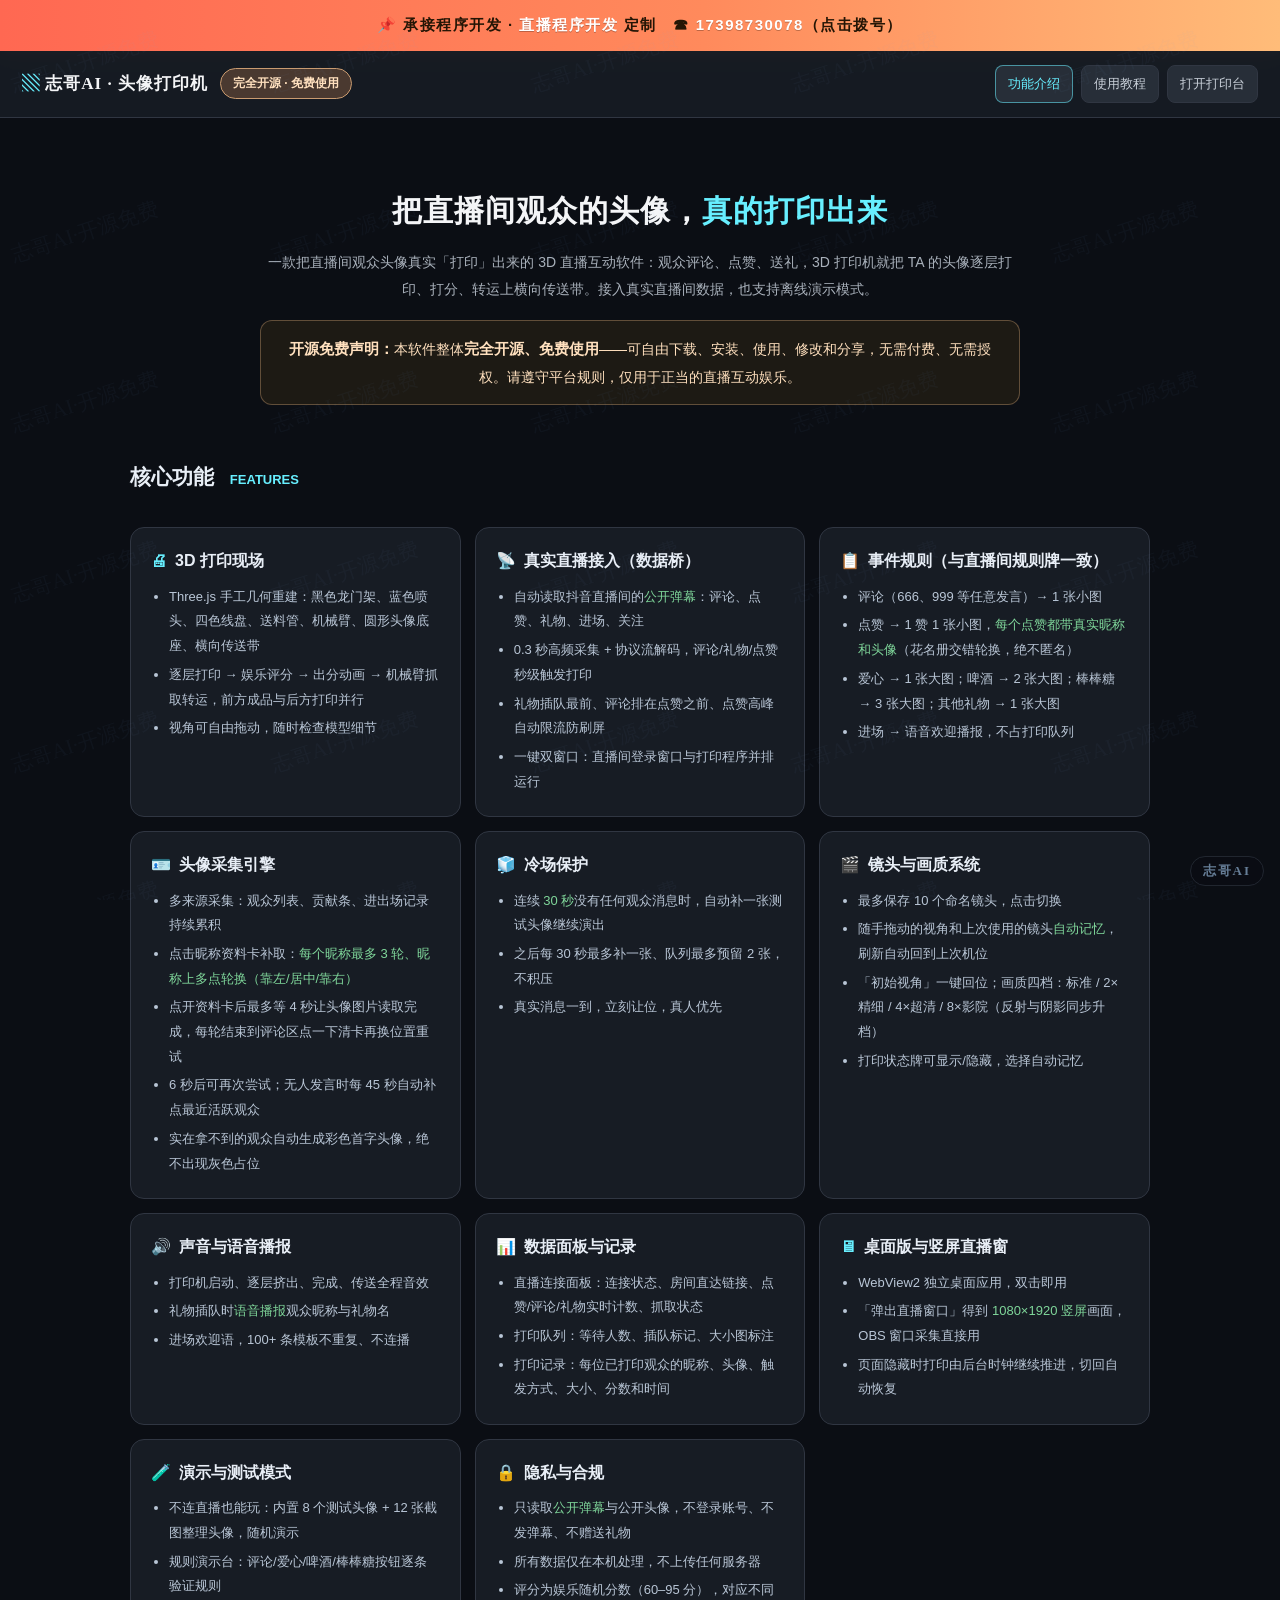
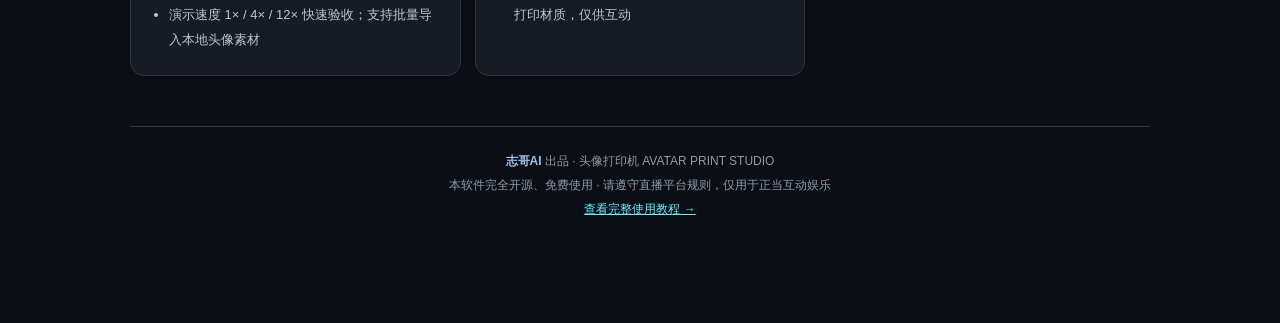
==== features.html @ 8eb8e251 "新增醒目广告位：README 顶部大型横幅（承接程序开发·直播程序开发·电话），中英/功能介绍/使用教程页顶部广告条；直播抓取小窗保持纯净" ====
<!DOCTYPE html>
<html lang="zh-CN">
<head>
<meta charset="utf-8">
<meta name="viewport" content="width=device-width,initial-scale=1">
<title>功能介绍 · 志哥AI 头像打印机</title>
<style>
*{box-sizing:border-box}
body{margin:0;background:#0b0e14;color:#f4f5f7;font:14px/1.9 'Microsoft YaHei',sans-serif}
/* 平铺水印 */
body::after{content:'';position:fixed;inset:0;z-index:9999;pointer-events:none;opacity:.045;
 background-image:url("data:image/svg+xml;utf8,%3Csvg xmlns='http://www.w3.org/2000/svg' width='260' height='170'%3E%3Ctext x='14' y='92' font-size='21' fill='%237aa6d8' font-family='Microsoft YaHei' transform='rotate(-18 14 92)'%3E%E5%BF%97%E5%93%A5AI%C2%B7%E5%BC%80%E6%BA%90%E5%85%8D%E8%B4%B9%3C/text%3E%3C/svg%3E")}
/* 固定角标水印 */
.wm{position:fixed;right:16px;bottom:14px;z-index:9998;pointer-events:none;font:700 13px 'Microsoft YaHei';color:#9fc3e8;opacity:.62;letter-spacing:2px;background:#0b0e14d9;padding:5px 12px;border:1px solid #303642;border-radius:99px}
header{position:sticky;top:0;z-index:10;display:flex;gap:12px;align-items:center;flex-wrap:wrap;padding:14px 22px;background:#171c24ee;border-bottom:1px solid #303642;backdrop-filter:blur(6px)}
.brand{font:700 17px 'Microsoft YaHei';letter-spacing:1px}
.brand b{color:#67efff}
.free{font-size:12px;font-weight:700;color:#ffe0be;background:#4a3930;border:1px solid #c99b70;border-radius:99px;padding:3px 12px}
nav{margin-left:auto;display:flex;gap:8px;flex-wrap:wrap}
nav a{color:#c8cfd8;text-decoration:none;font-size:13px;padding:6px 12px;border:1px solid #303642;border-radius:8px;background:#272e38}
nav a:hover{color:#67efff;border-color:#67efff55}
nav a.on{color:#67efff;border-color:#67efff88}
main{max-width:1060px;margin:0 auto;padding:30px 20px 80px}
.hero{text-align:center;padding:26px 10px 8px}
.hero h1{font-size:30px;margin:8px 0 10px;letter-spacing:1px}
.hero h1 b{color:#67efff}
.hero p{color:#a9b1bb;margin:6px auto;max-width:760px}
.notice{margin:18px auto 0;max-width:760px;border:1px solid #c99b7066;background:#1d1a14;border-radius:12px;padding:14px 18px;color:#ffe0be;font-size:14px}
.notice b{font-size:15px}
.grid{display:grid;grid-template-columns:repeat(auto-fit,minmax(300px,1fr));gap:14px;margin-top:30px}
.card{background:#171c24;border:1px solid #303642;border-radius:14px;padding:18px 20px}
.card h3{margin:0 0 8px;font-size:16px;color:#e8eef6}
.card h3 span{color:#67efff;margin-right:8px}
.card p,.card li{color:#b9c6d6;font-size:13px;margin:4px 0}
.card ul{margin:6px 0 0;padding-left:18px}
.card .hl{color:#7fd69a}
h2.sec{margin:44px 0 4px;font-size:21px;color:#e8eef6}
h2.sec small{color:#67efff;font-size:13px;margin-left:10px}
footer{border-top:1px solid #303642;margin-top:50px;padding:22px;text-align:center;color:#8f9bab;font-size:12px;line-height:2}
footer b{color:#9fc3e8}
.ad-strip{display:block;background:linear-gradient(90deg,#ff6852 0%,#ff8a5c 55%,#ffbc79 100%);color:#241505;font-weight:900;font-size:15px;padding:11px 22px;text-align:center;text-decoration:none;letter-spacing:1.5px;box-shadow:0 3px 14px rgba(255,104,82,.35)}
.ad-strip b{color:#fff;text-shadow:0 1px 0 rgba(0,0,0,.25)}
.ad-strip:hover{filter:brightness(1.06)}
</style>
</head>
<body><a class="ad-strip" href="tel:17398730078">📌 承接程序开发 · <b>直播程序开发</b> 定制　☎ <b>17398730078</b>（点击拨号）</a>
<header>
 <div class="brand"><b>▧</b> 志哥AI · 头像打印机</div>
 <span class="free">完全开源 · 免费使用</span>
 <nav>
  <a class="on" href="./features.html">功能介绍</a>
  <a href="./guide.html">使用教程</a>
  <a href="./index.html">打开打印台</a>
 </nav>
</header>

<main>
 <div class="hero">
  <h1>把直播间观众的头像，<b>真的打印出来</b></h1>
  <p>一款把直播间观众头像真实「打印」出来的 3D 直播互动软件：观众评论、点赞、送礼，3D 打印机就把 TA 的头像逐层打印、打分、转运上横向传送带。接入真实直播间数据，也支持离线演示模式。</p>
  <div class="notice"><b>开源免费声明：</b>本软件整体<b>完全开源、免费使用</b>——可自由下载、安装、使用、修改和分享，无需付费、无需授权。请遵守平台规则，仅用于正当的直播互动娱乐。</div>
 </div>

 <h2 class="sec">核心功能 <small>FEATURES</small></h2>
 <div class="grid">
  <div class="card"><h3><span>🖨</span>3D 打印现场</h3>
   <ul><li>Three.js 手工几何重建：黑色龙门架、蓝色喷头、四色线盘、送料管、机械臂、圆形头像底座、横向传送带</li>
   <li>逐层打印 → 娱乐评分 → 出分动画 → 机械臂抓取转运，前方成品与后方打印并行</li>
   <li>视角可自由拖动，随时检查模型细节</li></ul></div>

  <div class="card"><h3><span>📡</span>真实直播接入（数据桥）</h3>
   <ul><li>自动读取抖音直播间的<span class="hl">公开弹幕</span>：评论、点赞、礼物、进场、关注</li>
   <li>0.3 秒高频采集 + 协议流解码，评论/礼物/点赞秒级触发打印</li>
   <li>礼物插队最前、评论排在点赞之前、点赞高峰自动限流防刷屏</li>
   <li>一键双窗口：直播间登录窗口与打印程序并排运行</li></ul></div>

  <div class="card"><h3><span>📋</span>事件规则（与直播间规则牌一致）</h3>
   <ul><li>评论（666、999 等任意发言）→ 1 张小图</li>
   <li>点赞 → 1 赞 1 张小图，<span class="hl">每个点赞都带真实昵称和头像</span>（花名册交错轮换，绝不匿名）</li>
   <li>爱心 → 1 张大图；啤酒 → 2 张大图；棒棒糖 → 3 张大图；其他礼物 → 1 张大图</li>
   <li>进场 → 语音欢迎播报，不占打印队列</li></ul></div>

  <div class="card"><h3><span>🪪</span>头像采集引擎</h3>
   <ul><li>多来源采集：观众列表、贡献条、进出场记录持续累积</li>
   <li>点击昵称资料卡补取：<span class="hl">每个昵称最多 3 轮、昵称上多点轮换（靠左/居中/靠右）</span></li>
   <li>点开资料卡后最多等 4 秒让头像图片读取完成，每轮结束到评论区点一下清卡再换位置重试</li>
   <li>6 秒后可再次尝试；无人发言时每 45 秒自动补点最近活跃观众</li>
   <li>实在拿不到的观众自动生成彩色首字头像，绝不出现灰色占位</li></ul></div>

  <div class="card"><h3><span>🧊</span>冷场保护</h3>
   <ul><li>连续 <span class="hl">30 秒</span>没有任何观众消息时，自动补一张测试头像继续演出</li>
   <li>之后每 30 秒最多补一张、队列最多预留 2 张，不积压</li>
   <li>真实消息一到，立刻让位，真人优先</li></ul></div>

  <div class="card"><h3><span>🎬</span>镜头与画质系统</h3>
   <ul><li>最多保存 10 个命名镜头，点击切换</li>
   <li>随手拖动的视角和上次使用的镜头<span class="hl">自动记忆</span>，刷新自动回到上次机位</li>
   <li>「初始视角」一键回位；画质四档：标准 / 2×精细 / 4×超清 / 8×影院（反射与阴影同步升档）</li>
   <li>打印状态牌可显示/隐藏，选择自动记忆</li></ul></div>

  <div class="card"><h3><span>🔊</span>声音与语音播报</h3>
   <ul><li>打印机启动、逐层挤出、完成、传送全程音效</li>
   <li>礼物插队时<span class="hl">语音播报</span>观众昵称与礼物名</li>
   <li>进场欢迎语，100+ 条模板不重复、不连播</li></ul></div>

  <div class="card"><h3><span>📊</span>数据面板与记录</h3>
   <ul><li>直播连接面板：连接状态、房间直达链接、点赞/评论/礼物实时计数、抓取状态</li>
   <li>打印队列：等待人数、插队标记、大小图标注</li>
   <li>打印记录：每位已打印观众的昵称、头像、触发方式、大小、分数和时间</li></ul></div>

  <div class="card"><h3><span>🖥</span>桌面版与竖屏直播窗</h3>
   <ul><li>WebView2 独立桌面应用，双击即用</li>
   <li>「弹出直播窗口」得到 <span class="hl">1080×1920 竖屏</span>画面，OBS 窗口采集直接用</li>
   <li>页面隐藏时打印由后台时钟继续推进，切回自动恢复</li></ul></div>

  <div class="card"><h3><span>🧪</span>演示与测试模式</h3>
   <ul><li>不连直播也能玩：内置 8 个测试头像 + 12 张截图整理头像，随机演示</li>
   <li>规则演示台：评论/爱心/啤酒/棒棒糖按钮逐条验证规则</li>
   <li>演示速度 1× / 4× / 12× 快速验收；支持批量导入本地头像素材</li></ul></div>

  <div class="card"><h3><span>🔒</span>隐私与合规</h3>
   <ul><li>只读取<span class="hl">公开弹幕</span>与公开头像，不登录账号、不发弹幕、不赠送礼物</li>
   <li>所有数据仅在本机处理，不上传任何服务器</li>
   <li>评分为娱乐随机分数（60–95 分），对应不同打印材质，仅供互动</li></ul></div>
 </div>

 <footer>
  <b>志哥AI</b> 出品 · 头像打印机 AVATAR PRINT STUDIO<br>
  本软件完全开源、免费使用 · 请遵守直播平台规则，仅用于正当互动娱乐<br>
  <a href="./guide.html" style="color:#67efff">查看完整使用教程 →</a>
 </footer>
</main>
<div class="wm">志哥AI</div>
</body>
</html>
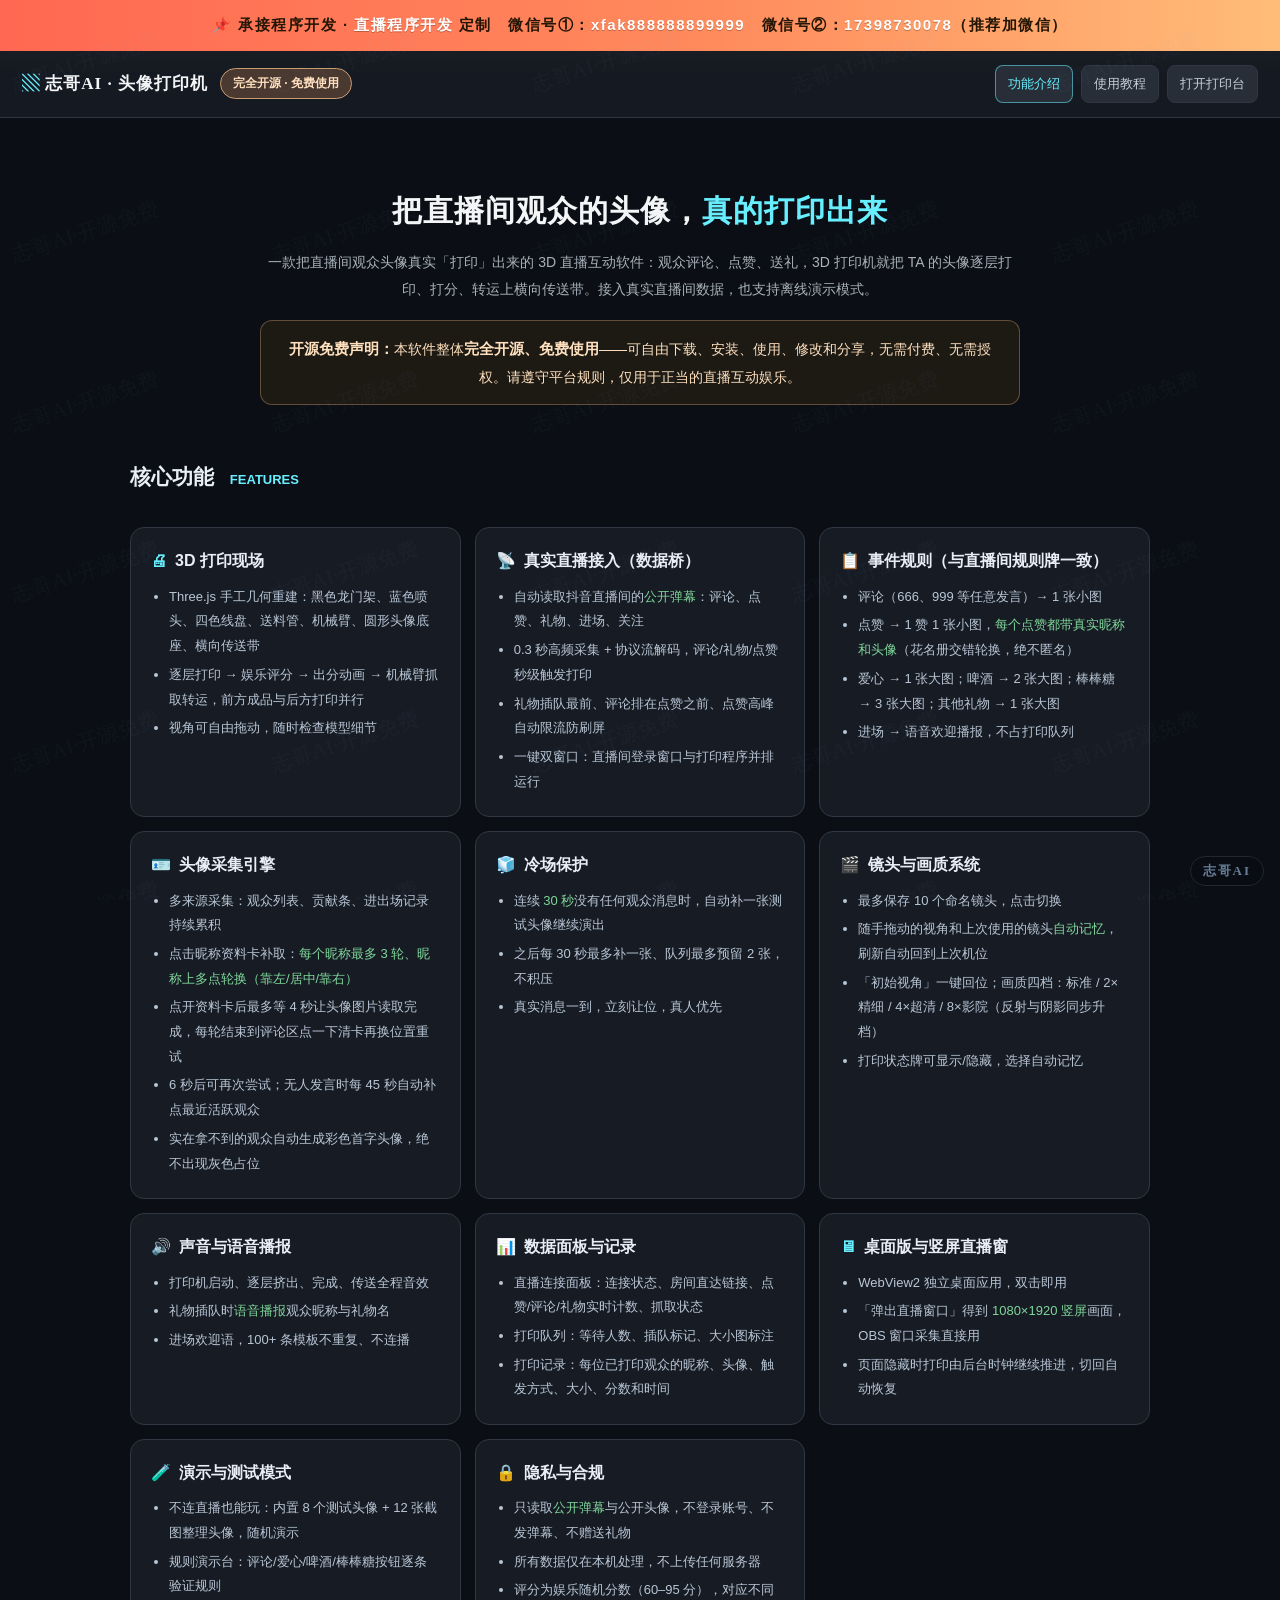
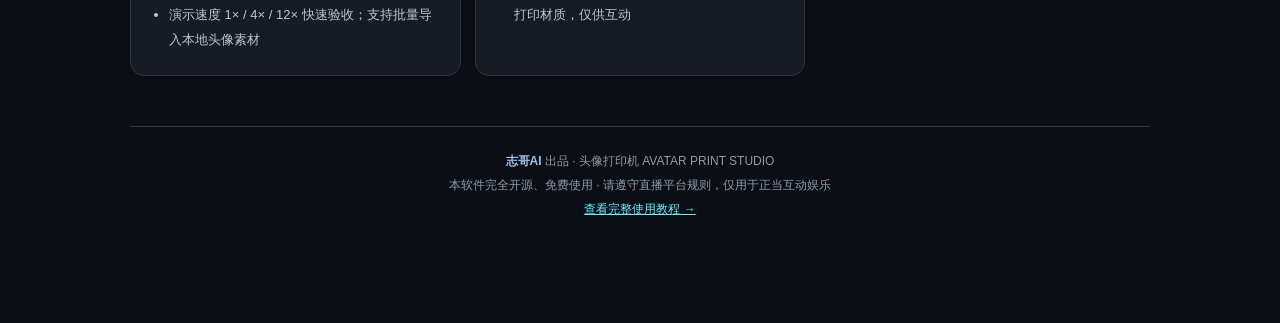
==== commit c4705e47: "广告位改为双微信号展示（xfak888888899999 / 17398730078），移除点击拨号，推荐加微信" ====
--- a/features.html
+++ b/features.html
@@ -43,7 +43,7 @@
 .ad-strip:hover{filter:brightness(1.06)}
 </style>
 </head>
-<body><a class="ad-strip" href="tel:17398730078">📌 承接程序开发 · <b>直播程序开发</b> 定制　☎ <b>17398730078</b>（点击拨号）</a>
+<body><div class="ad-strip">📌 承接程序开发 · <b>直播程序开发</b> 定制　微信号①：<b>xfak888888899999</b>　微信号②：<b>17398730078</b>（推荐加微信）</div>
 <header>
  <div class="brand"><b>▧</b> 志哥AI · 头像打印机</div>
  <span class="free">完全开源 · 免费使用</span>
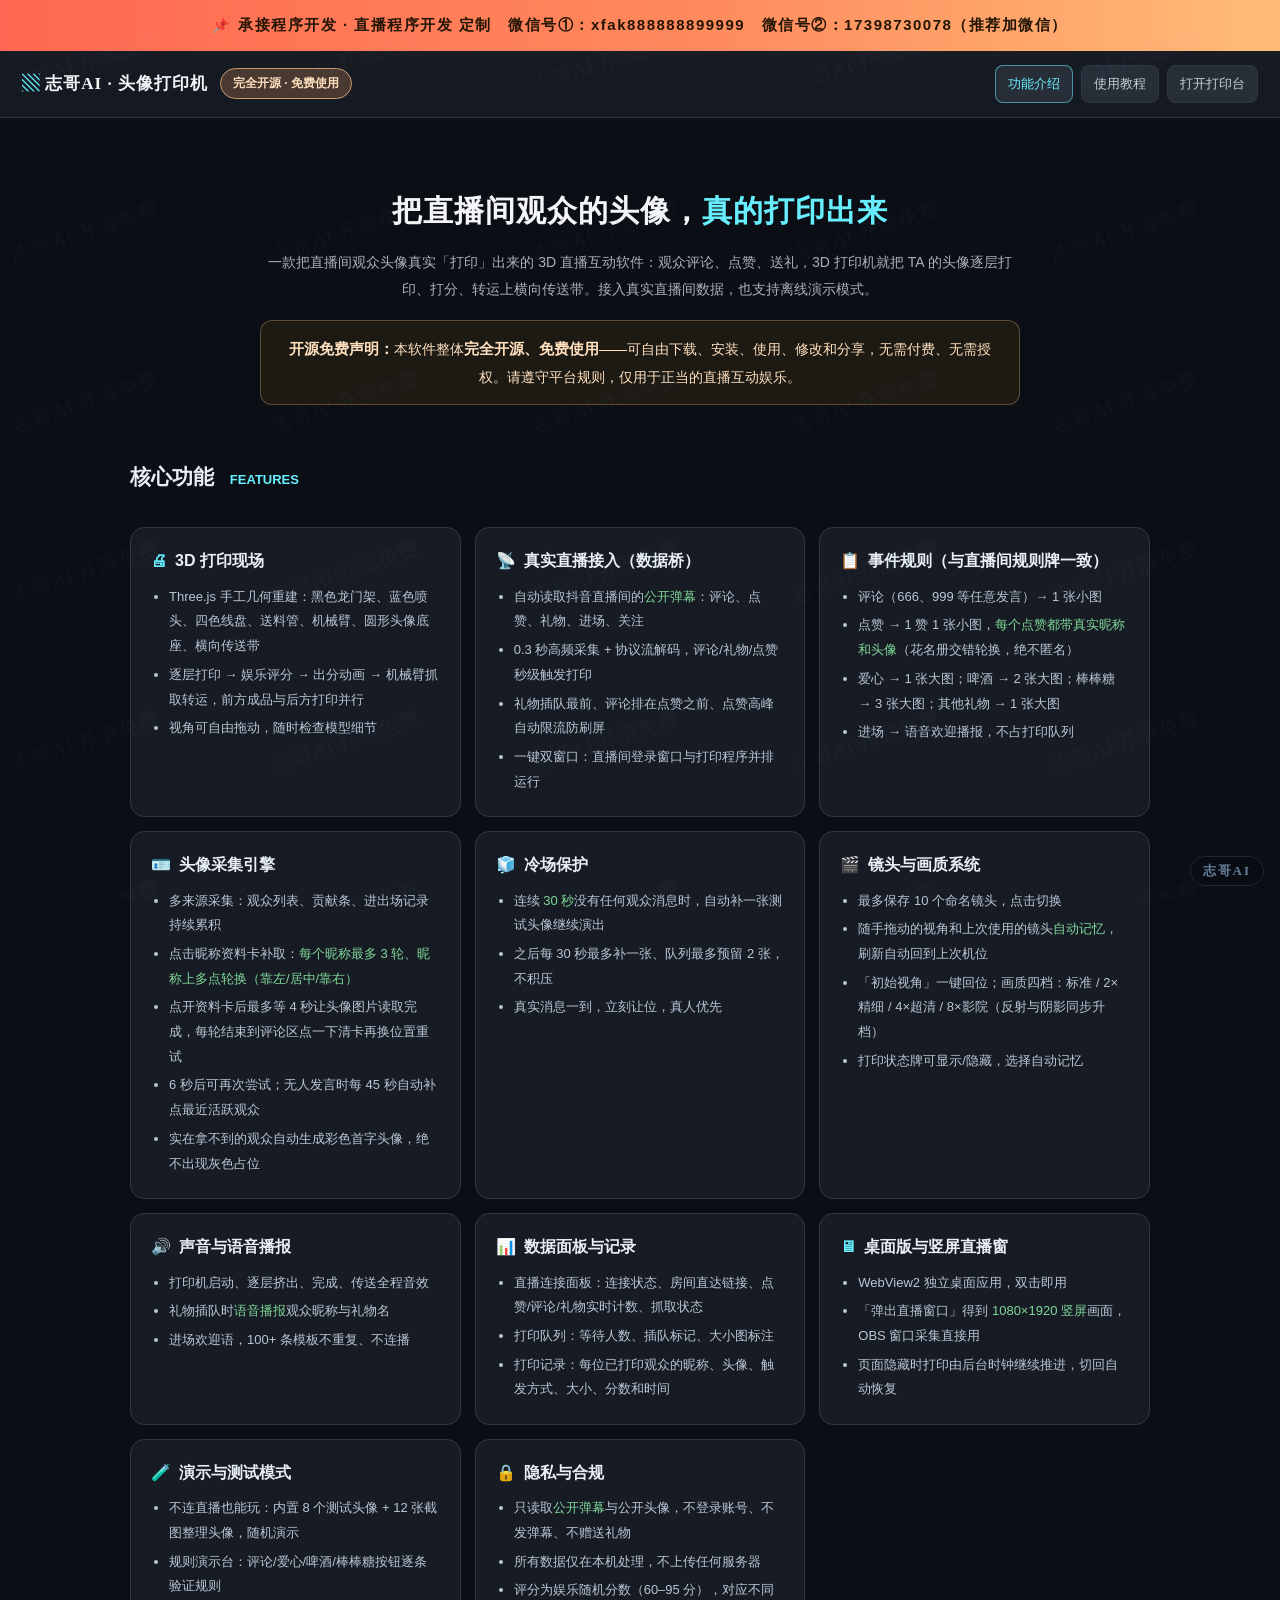
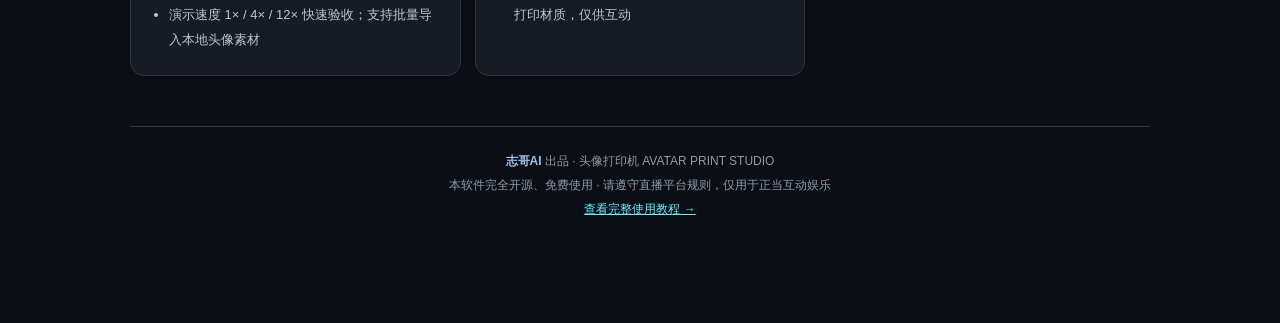
==== commit ed4a4281: "广告位改为纯文字可复制样式：志哥AI 出品署名 + 双微信号代码片（点击全选复制），移除 SVG 图片横幅" ====
--- a/features.html
+++ b/features.html
@@ -39,8 +39,8 @@
 footer{border-top:1px solid #303642;margin-top:50px;padding:22px;text-align:center;color:#8f9bab;font-size:12px;line-height:2}
 footer b{color:#9fc3e8}
 .ad-strip{display:block;background:linear-gradient(90deg,#ff6852 0%,#ff8a5c 55%,#ffbc79 100%);color:#241505;font-weight:900;font-size:15px;padding:11px 22px;text-align:center;text-decoration:none;letter-spacing:1.5px;box-shadow:0 3px 14px rgba(255,104,82,.35)}
-.ad-strip b{color:#fff;text-shadow:0 1px 0 rgba(0,0,0,.25)}
-.ad-strip:hover{filter:brightness(1.06)}
+
+
 </style>
 </head>
 <body><div class="ad-strip">📌 承接程序开发 · <b>直播程序开发</b> 定制　微信号①：<b>xfak888888899999</b>　微信号②：<b>17398730078</b>（推荐加微信）</div>
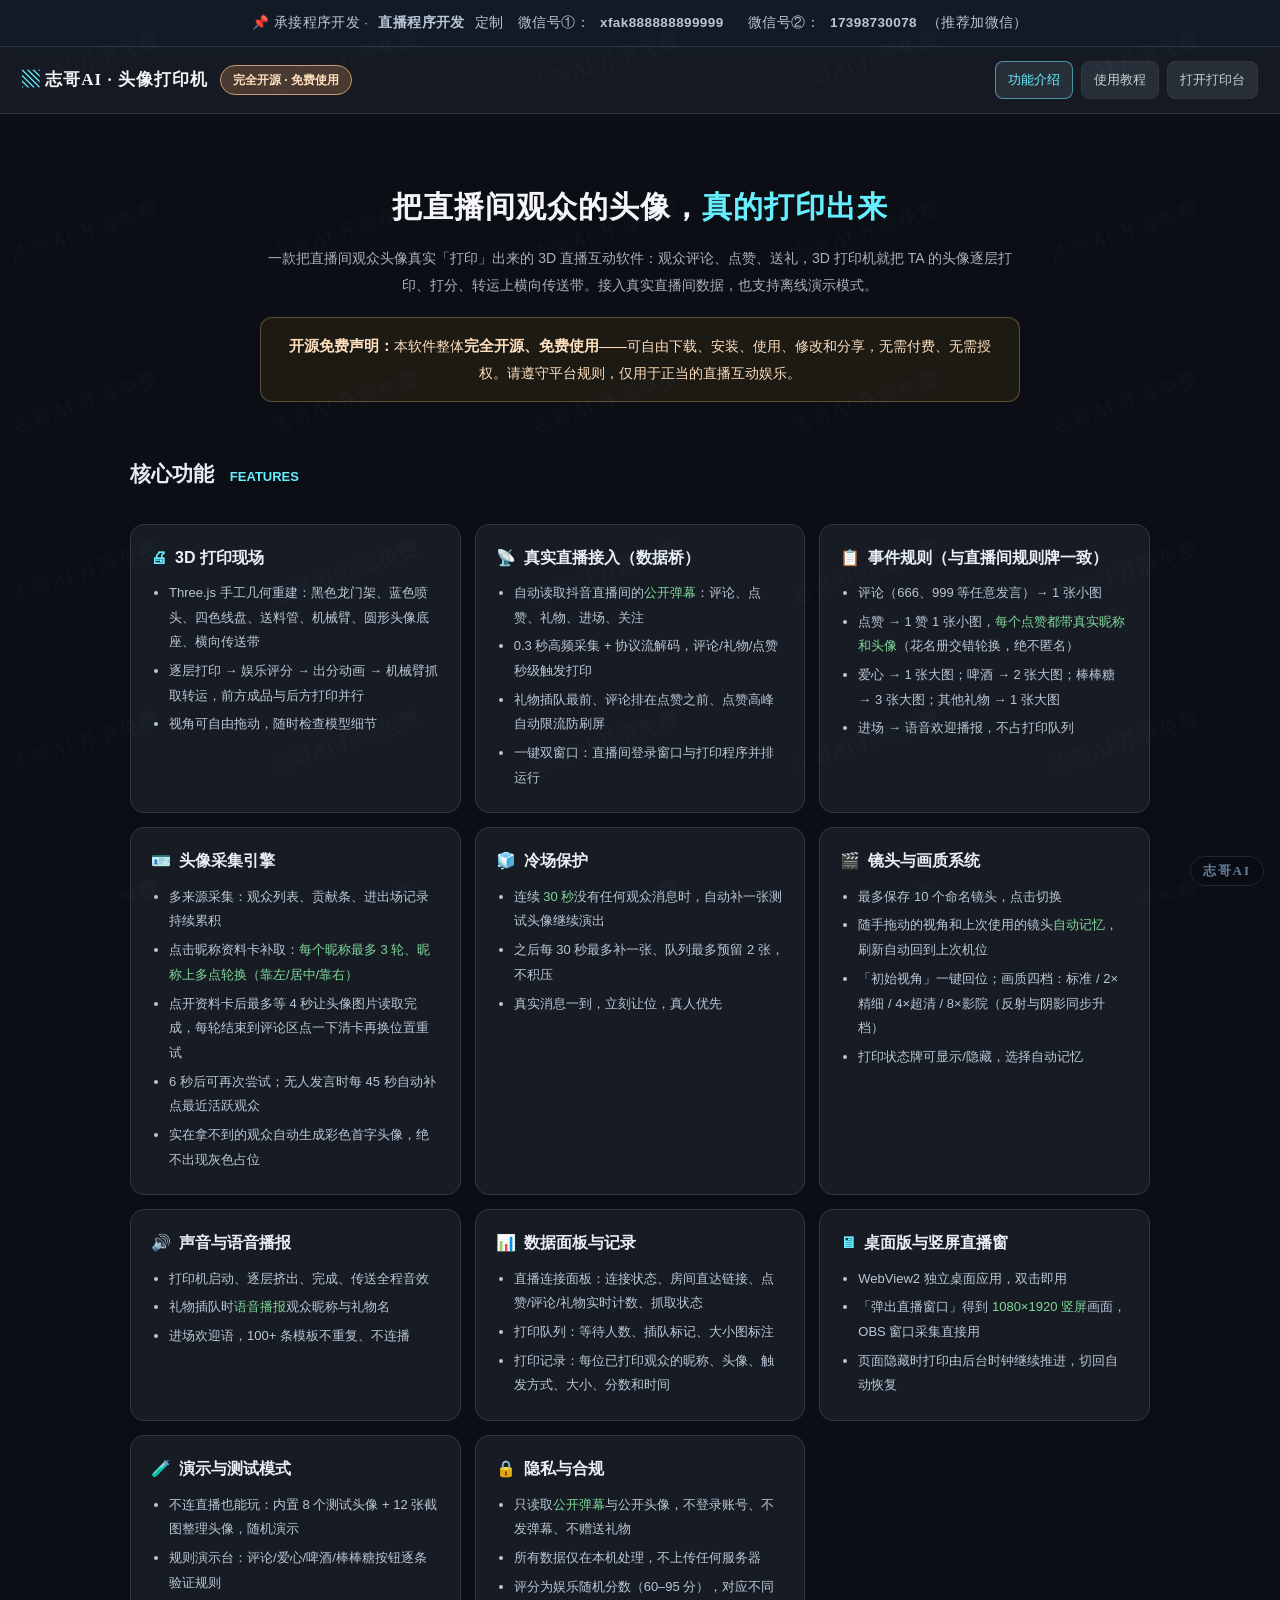
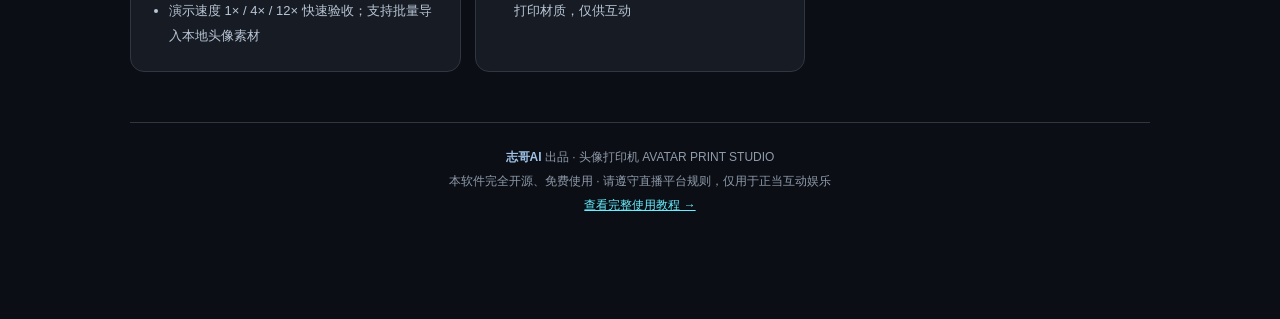
==== commit e530d380: "微信号广告条低调样式补全（并发覆盖回退的补写）" ====
--- a/features.html
+++ b/features.html
@@ -38,7 +38,7 @@
 h2.sec small{color:#67efff;font-size:13px;margin-left:10px}
 footer{border-top:1px solid #303642;margin-top:50px;padding:22px;text-align:center;color:#8f9bab;font-size:12px;line-height:2}
 footer b{color:#9fc3e8}
-.ad-strip{display:block;background:linear-gradient(90deg,#ff6852 0%,#ff8a5c 55%,#ffbc79 100%);color:#241505;font-weight:900;font-size:15px;padding:11px 22px;text-align:center;text-decoration:none;letter-spacing:1.5px;box-shadow:0 3px 14px rgba(255,104,82,.35)}
+.ad-strip{display:flex;align-items:center;justify-content:center;gap:10px;flex-wrap:wrap;background:#121a26;border-bottom:1px solid #2a3547;color:#b9c6d6;font-size:13.5px;padding:10px 22px;letter-spacing:.4px}
 
 
 </style>
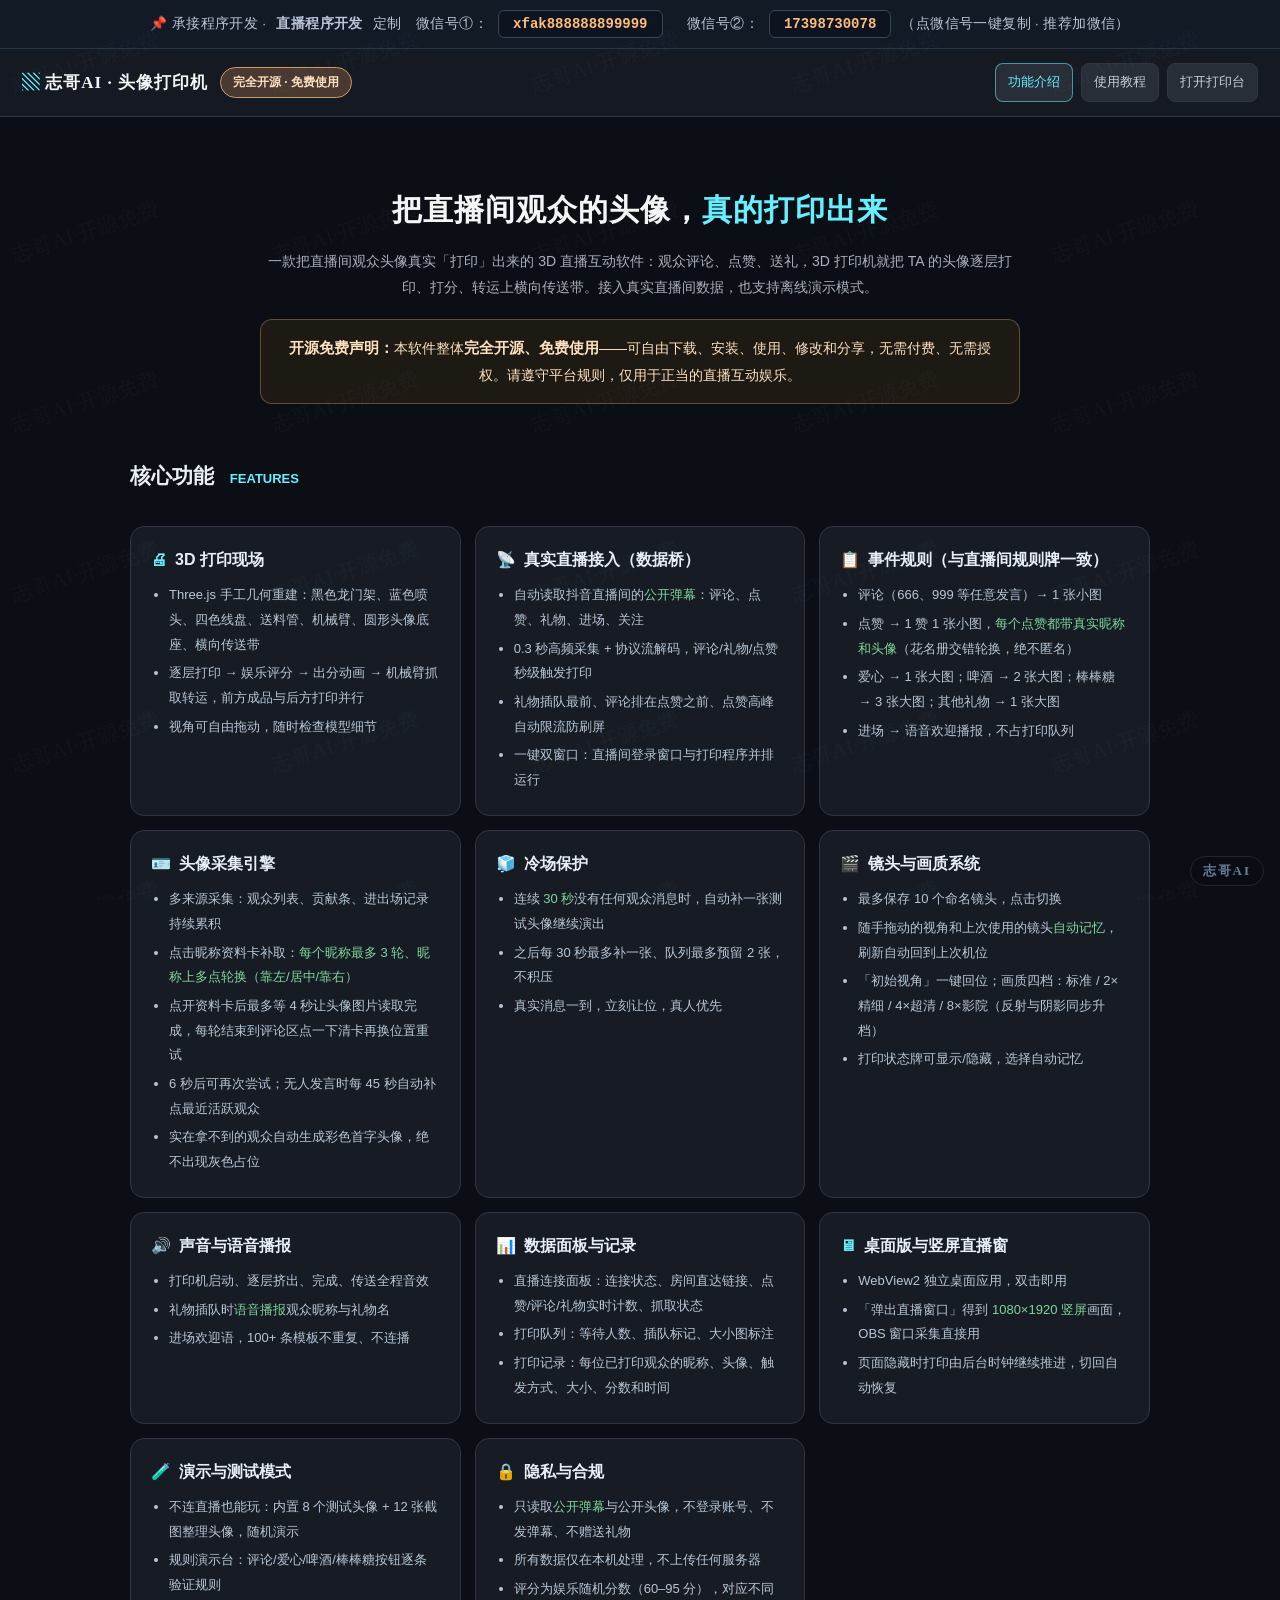
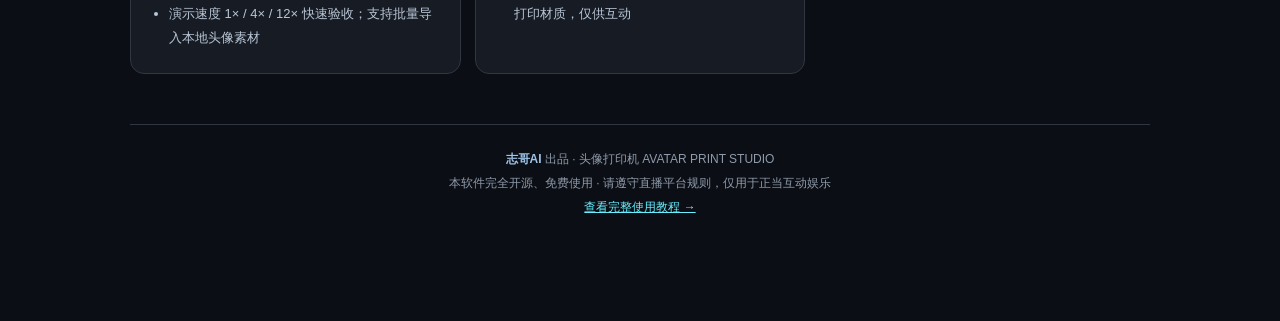
==== commit 17cab7b0: "微信号改为点击一键复制（只复制微信号本身），复制脚本独立为 wx-copy.js" ====
--- a/features.html
+++ b/features.html
@@ -41,9 +41,9 @@
 .ad-strip{display:flex;align-items:center;justify-content:center;gap:10px;flex-wrap:wrap;background:#121a26;border-bottom:1px solid #2a3547;color:#b9c6d6;font-size:13.5px;padding:10px 22px;letter-spacing:.4px}
 
 
-</style>
+.ad-strip .wx{background:#0d1420;border:1px solid #3a4658;border-radius:6px;padding:5px 14px;color:#ffbc79;font:600 14px Consolas,'Courier New',monospace;cursor:pointer}.ad-strip .wx:hover{border-color:#ffbc79;color:#ffd9a8}.ad-strip .wx.copied{border-color:#67e8ff;color:#67e8ff}</style>
 </head>
-<body><div class="ad-strip">📌 承接程序开发 · <b>直播程序开发</b> 定制　微信号①：<b>xfak888888899999</b>　微信号②：<b>17398730078</b>（推荐加微信）</div>
+<body><div class="ad-strip">📌 承接程序开发 · <b>直播程序开发</b> 定制　微信号①：<button type="button" class="wx" data-wx="xfak888888899999" title="点击复制微信号">xfak888888899999</button>　微信号②：<button type="button" class="wx" data-wx="17398730078" title="点击复制微信号">17398730078</button>（点微信号一键复制 · 推荐加微信）</div><script src="wx-copy.js"></script>
 <header>
  <div class="brand"><b>▧</b> 志哥AI · 头像打印机</div>
  <span class="free">完全开源 · 免费使用</span>
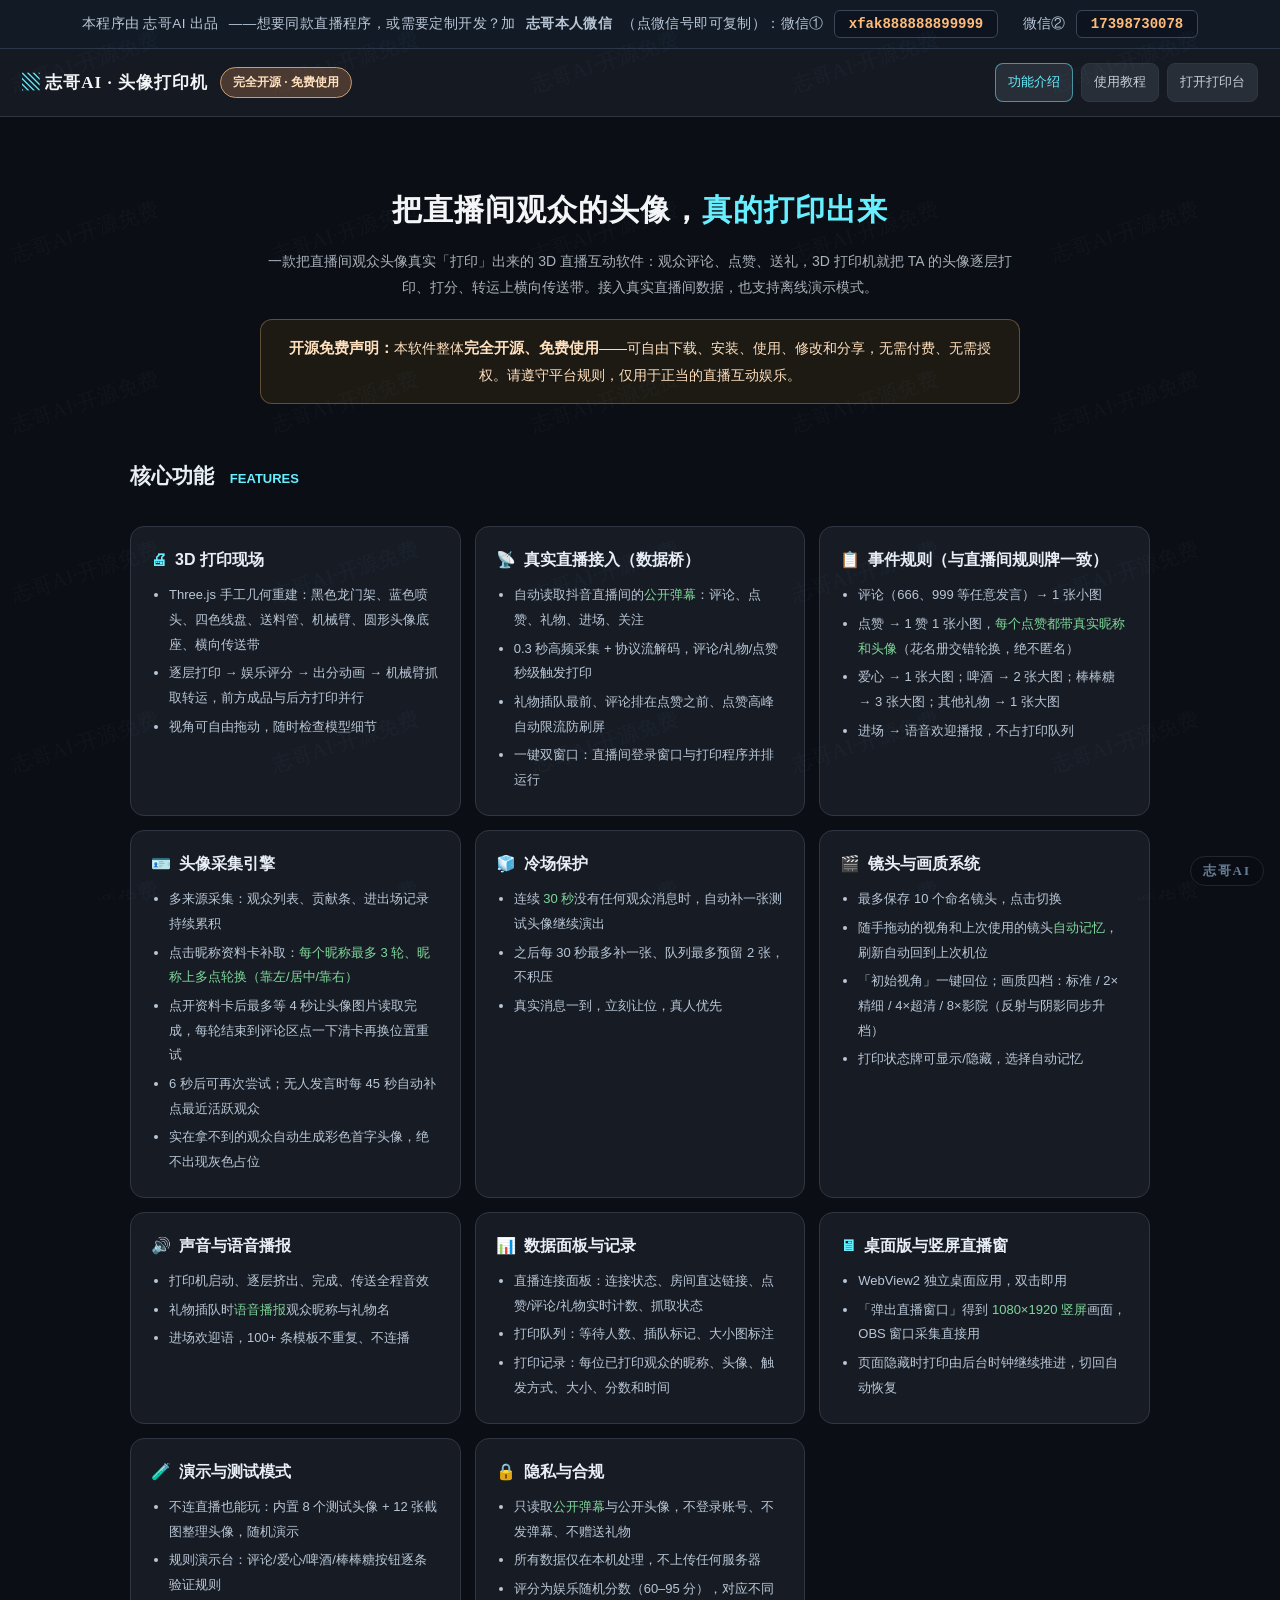
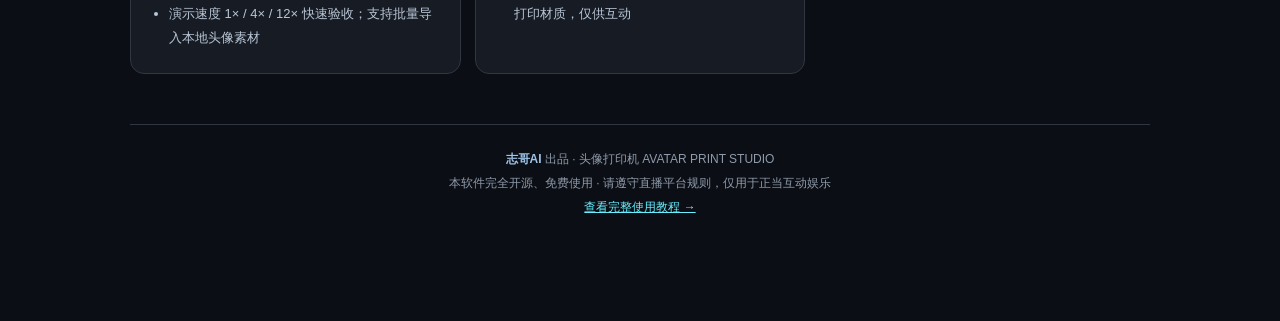
==== commit b126b28d: "程序内广告条措辞与 GitHub README 统一：志哥AI 出品 · 加志哥本人微信（点微信号即可复制）" ====
--- a/features.html
+++ b/features.html
@@ -43,7 +43,7 @@
 
 .ad-strip .wx{background:#0d1420;border:1px solid #3a4658;border-radius:6px;padding:5px 14px;color:#ffbc79;font:600 14px Consolas,'Courier New',monospace;cursor:pointer}.ad-strip .wx:hover{border-color:#ffbc79;color:#ffd9a8}.ad-strip .wx.copied{border-color:#67e8ff;color:#67e8ff}</style>
 </head>
-<body><div class="ad-strip">📌 承接程序开发 · <b>直播程序开发</b> 定制　微信号①：<button type="button" class="wx" data-wx="xfak888888899999" title="点击复制微信号">xfak888888899999</button>　微信号②：<button type="button" class="wx" data-wx="17398730078" title="点击复制微信号">17398730078</button>（点微信号一键复制 · 推荐加微信）</div><script src="wx-copy.js"></script>
+<body><div class="ad-strip"><span class="zg">本程序由 志哥AI 出品</span>——想要同款直播程序，或需要定制开发？加<b>志哥本人微信</b>（点微信号即可复制）：微信① <button type="button" class="wx" data-wx="xfak888888899999" title="点击复制微信号">xfak888888899999</button>　微信② <button type="button" class="wx" data-wx="17398730078" title="点击复制微信号">17398730078</button></div><script src="wx-copy.js"></script>
 <header>
  <div class="brand"><b>▧</b> 志哥AI · 头像打印机</div>
  <span class="free">完全开源 · 免费使用</span>
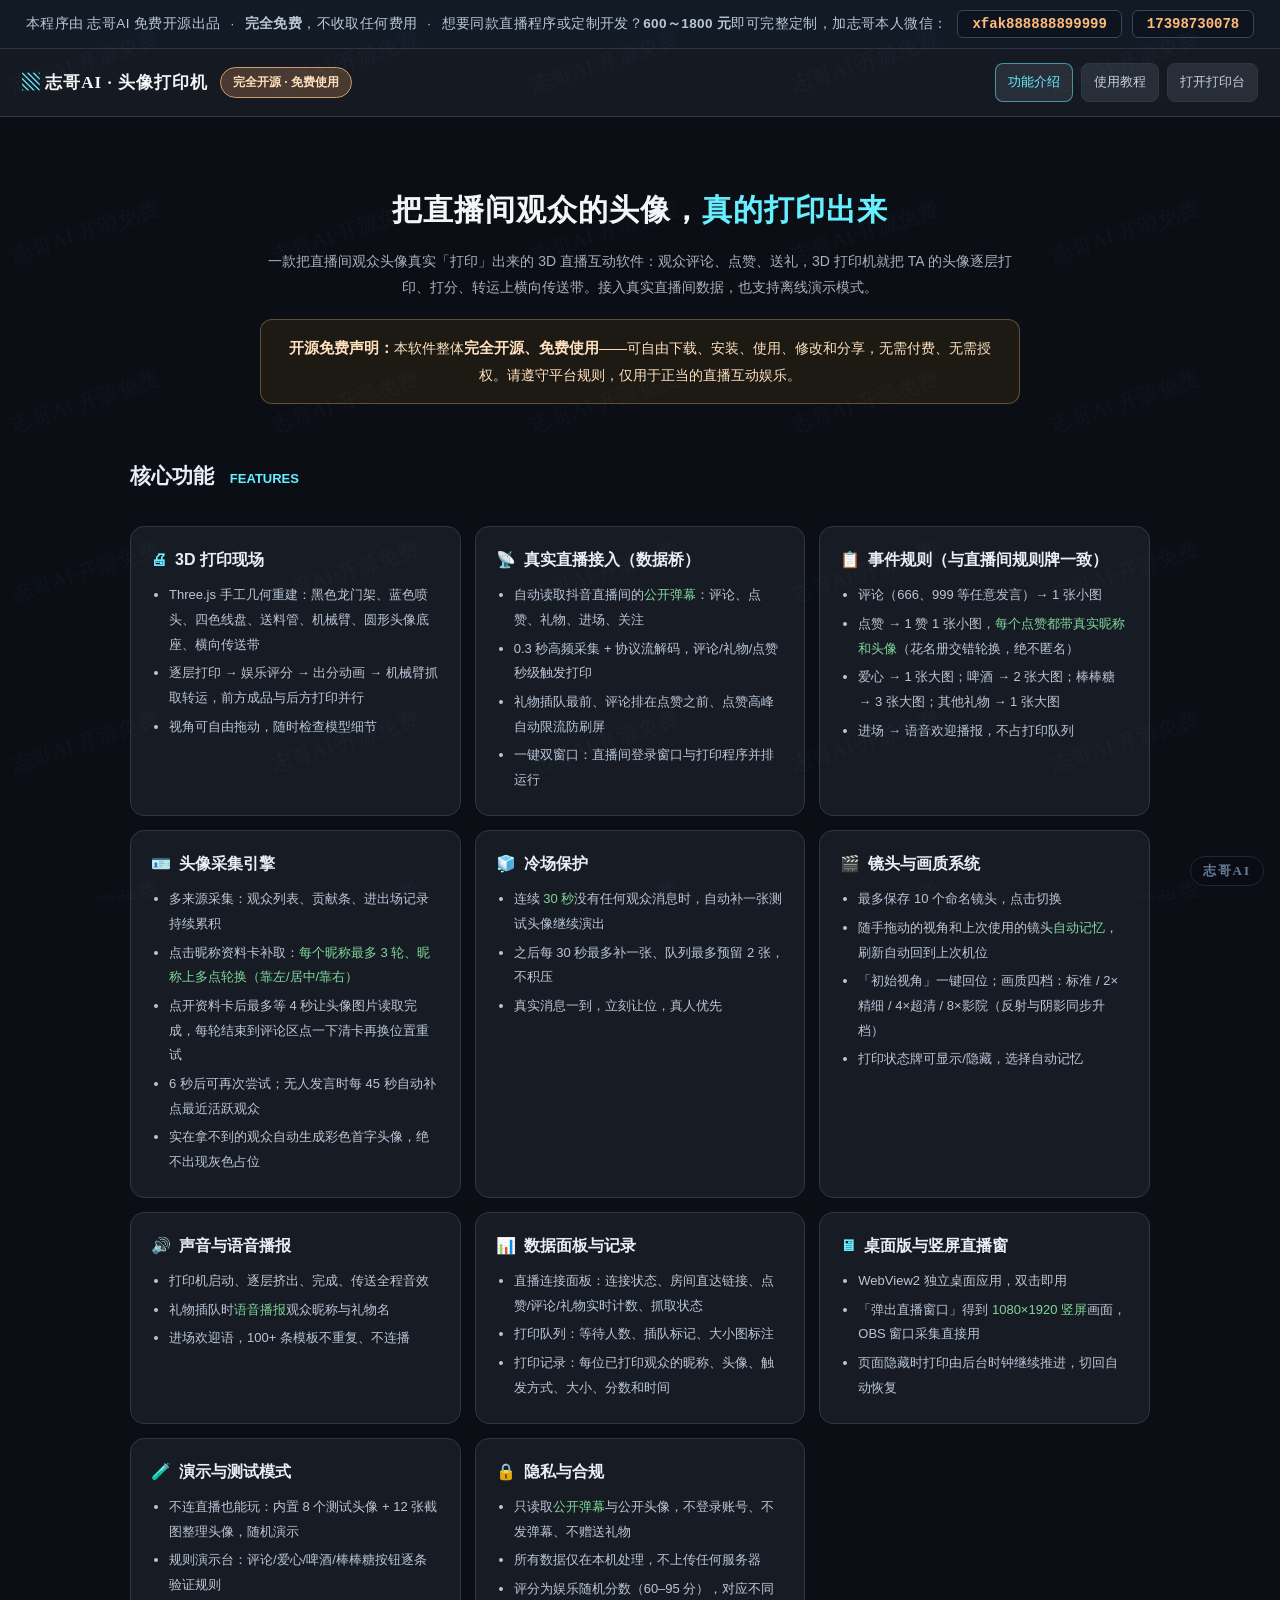
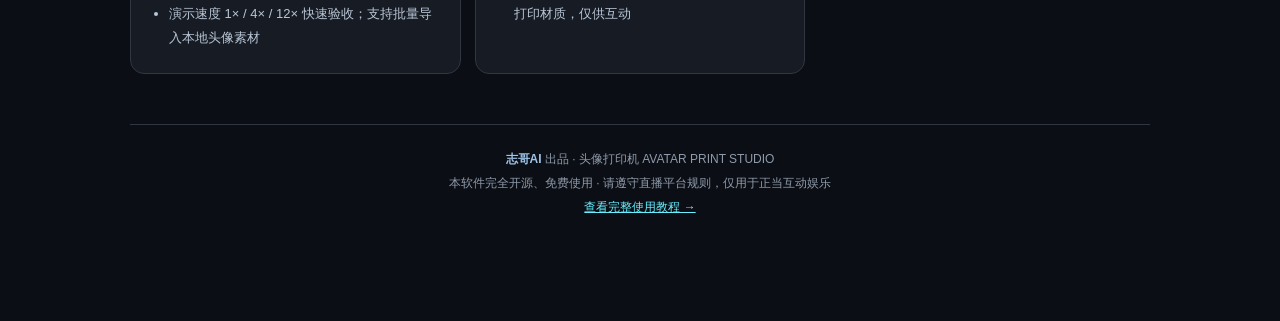
==== commit d4cf7c08: "广告位措辞更新：强调 志哥AI 免费开源出品·完全不收费；定制开发 600～1800 元" ====
--- a/features.html
+++ b/features.html
@@ -43,7 +43,7 @@
 
 .ad-strip .wx{background:#0d1420;border:1px solid #3a4658;border-radius:6px;padding:5px 14px;color:#ffbc79;font:600 14px Consolas,'Courier New',monospace;cursor:pointer}.ad-strip .wx:hover{border-color:#ffbc79;color:#ffd9a8}.ad-strip .wx.copied{border-color:#67e8ff;color:#67e8ff}</style>
 </head>
-<body><div class="ad-strip"><span class="zg">本程序由 志哥AI 出品</span>——想要同款直播程序，或需要定制开发？加<b>志哥本人微信</b>（点微信号即可复制）：微信① <button type="button" class="wx" data-wx="xfak888888899999" title="点击复制微信号">xfak888888899999</button>　微信② <button type="button" class="wx" data-wx="17398730078" title="点击复制微信号">17398730078</button></div><script src="wx-copy.js"></script>
+<body><div class="ad-strip"><span class="zg">本程序由 志哥AI 免费开源出品</span><span>·</span><span><b>完全免费</b>，不收取任何费用</span><span>·</span><span>想要同款直播程序或定制开发？<b>600～1800 元</b>即可完整定制，加志哥本人微信：</span><button type="button" class="wx" data-wx="xfak888888899999" title="点击复制微信号">xfak888888899999</button><button type="button" class="wx" data-wx="17398730078" title="点击复制微信号">17398730078</button></div><script src="wx-copy.js"></script>
 <header>
  <div class="brand"><b>▧</b> 志哥AI · 头像打印机</div>
  <span class="free">完全开源 · 免费使用</span>
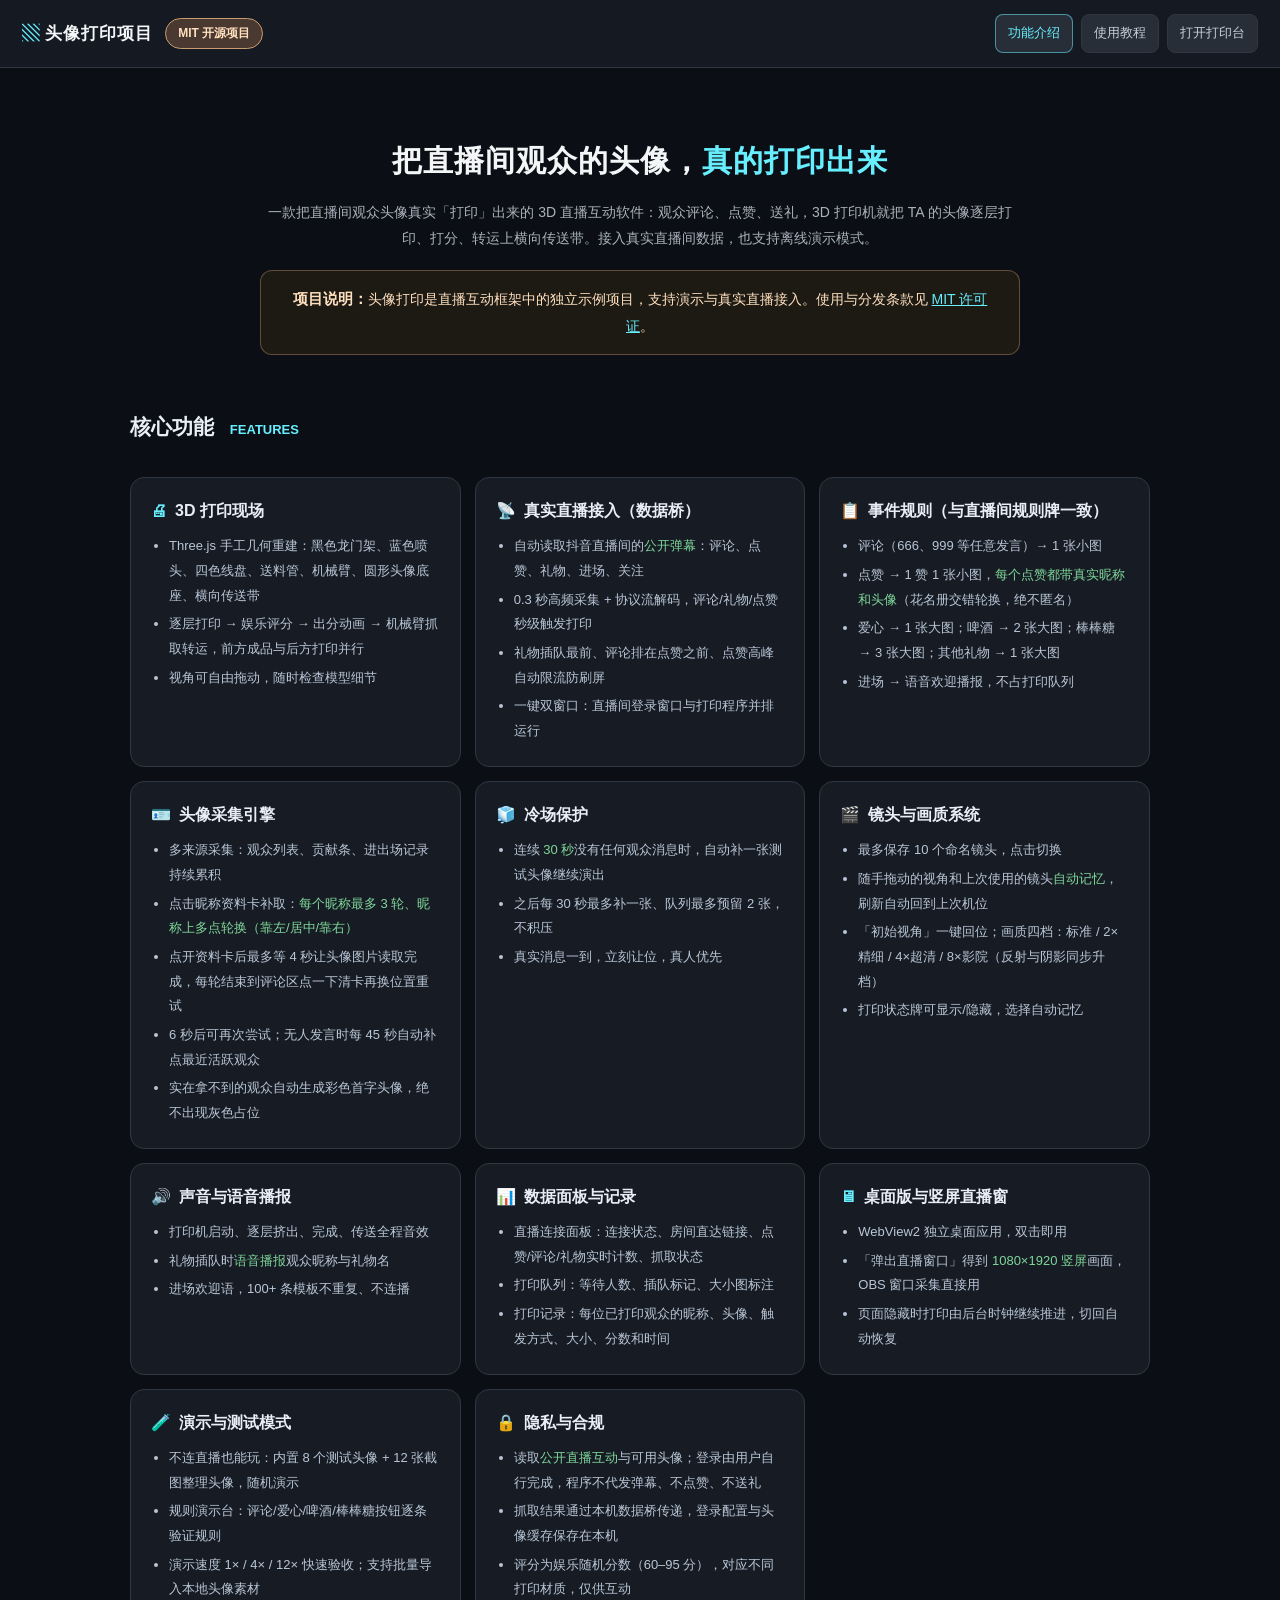
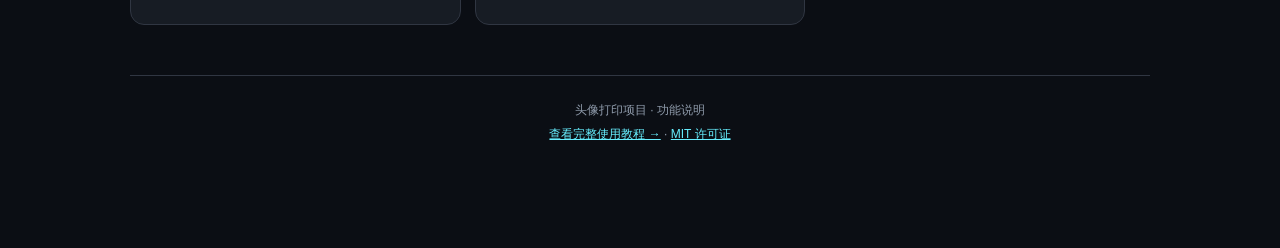
==== commit 51df36a1: "first merge" ====
--- a/features.html
+++ b/features.html
@@ -1,135 +1 @@
-<!DOCTYPE html>
-<html lang="zh-CN">
-<head>
-<meta charset="utf-8">
-<meta name="viewport" content="width=device-width,initial-scale=1">
-<title>功能介绍 · 志哥AI 头像打印机</title>
-<style>
-*{box-sizing:border-box}
-body{margin:0;background:#0b0e14;color:#f4f5f7;font:14px/1.9 'Microsoft YaHei',sans-serif}
-/* 平铺水印 */
-body::after{content:'';position:fixed;inset:0;z-index:9999;pointer-events:none;opacity:.045;
- background-image:url("data:image/svg+xml;utf8,%3Csvg xmlns='http://www.w3.org/2000/svg' width='260' height='170'%3E%3Ctext x='14' y='92' font-size='21' fill='%237aa6d8' font-family='Microsoft YaHei' transform='rotate(-18 14 92)'%3E%E5%BF%97%E5%93%A5AI%C2%B7%E5%BC%80%E6%BA%90%E5%85%8D%E8%B4%B9%3C/text%3E%3C/svg%3E")}
-/* 固定角标水印 */
-.wm{position:fixed;right:16px;bottom:14px;z-index:9998;pointer-events:none;font:700 13px 'Microsoft YaHei';color:#9fc3e8;opacity:.62;letter-spacing:2px;background:#0b0e14d9;padding:5px 12px;border:1px solid #303642;border-radius:99px}
-header{position:sticky;top:0;z-index:10;display:flex;gap:12px;align-items:center;flex-wrap:wrap;padding:14px 22px;background:#171c24ee;border-bottom:1px solid #303642;backdrop-filter:blur(6px)}
-.brand{font:700 17px 'Microsoft YaHei';letter-spacing:1px}
-.brand b{color:#67efff}
-.free{font-size:12px;font-weight:700;color:#ffe0be;background:#4a3930;border:1px solid #c99b70;border-radius:99px;padding:3px 12px}
-nav{margin-left:auto;display:flex;gap:8px;flex-wrap:wrap}
-nav a{color:#c8cfd8;text-decoration:none;font-size:13px;padding:6px 12px;border:1px solid #303642;border-radius:8px;background:#272e38}
-nav a:hover{color:#67efff;border-color:#67efff55}
-nav a.on{color:#67efff;border-color:#67efff88}
-main{max-width:1060px;margin:0 auto;padding:30px 20px 80px}
-.hero{text-align:center;padding:26px 10px 8px}
-.hero h1{font-size:30px;margin:8px 0 10px;letter-spacing:1px}
-.hero h1 b{color:#67efff}
-.hero p{color:#a9b1bb;margin:6px auto;max-width:760px}
-.notice{margin:18px auto 0;max-width:760px;border:1px solid #c99b7066;background:#1d1a14;border-radius:12px;padding:14px 18px;color:#ffe0be;font-size:14px}
-.notice b{font-size:15px}
-.grid{display:grid;grid-template-columns:repeat(auto-fit,minmax(300px,1fr));gap:14px;margin-top:30px}
-.card{background:#171c24;border:1px solid #303642;border-radius:14px;padding:18px 20px}
-.card h3{margin:0 0 8px;font-size:16px;color:#e8eef6}
-.card h3 span{color:#67efff;margin-right:8px}
-.card p,.card li{color:#b9c6d6;font-size:13px;margin:4px 0}
-.card ul{margin:6px 0 0;padding-left:18px}
-.card .hl{color:#7fd69a}
-h2.sec{margin:44px 0 4px;font-size:21px;color:#e8eef6}
-h2.sec small{color:#67efff;font-size:13px;margin-left:10px}
-footer{border-top:1px solid #303642;margin-top:50px;padding:22px;text-align:center;color:#8f9bab;font-size:12px;line-height:2}
-footer b{color:#9fc3e8}
-.ad-strip{display:flex;align-items:center;justify-content:center;gap:10px;flex-wrap:wrap;background:#121a26;border-bottom:1px solid #2a3547;color:#b9c6d6;font-size:13.5px;padding:10px 22px;letter-spacing:.4px}
-
-
-.ad-strip .wx{background:#0d1420;border:1px solid #3a4658;border-radius:6px;padding:5px 14px;color:#ffbc79;font:600 14px Consolas,'Courier New',monospace;cursor:pointer}.ad-strip .wx:hover{border-color:#ffbc79;color:#ffd9a8}.ad-strip .wx.copied{border-color:#67e8ff;color:#67e8ff}</style>
-</head>
-<body><div class="ad-strip"><span class="zg">本程序由 志哥AI 免费开源出品</span><span>·</span><span><b>完全免费</b>，不收取任何费用</span><span>·</span><span>想要同款直播程序或定制开发？<b>600～1800 元</b>即可完整定制，加志哥本人微信：</span><button type="button" class="wx" data-wx="xfak888888899999" title="点击复制微信号">xfak888888899999</button><button type="button" class="wx" data-wx="17398730078" title="点击复制微信号">17398730078</button></div><script src="wx-copy.js"></script>
-<header>
- <div class="brand"><b>▧</b> 志哥AI · 头像打印机</div>
- <span class="free">完全开源 · 免费使用</span>
- <nav>
-  <a class="on" href="./features.html">功能介绍</a>
-  <a href="./guide.html">使用教程</a>
-  <a href="./index.html">打开打印台</a>
- </nav>
-</header>
-
-<main>
- <div class="hero">
-  <h1>把直播间观众的头像，<b>真的打印出来</b></h1>
-  <p>一款把直播间观众头像真实「打印」出来的 3D 直播互动软件：观众评论、点赞、送礼，3D 打印机就把 TA 的头像逐层打印、打分、转运上横向传送带。接入真实直播间数据，也支持离线演示模式。</p>
-  <div class="notice"><b>开源免费声明：</b>本软件整体<b>完全开源、免费使用</b>——可自由下载、安装、使用、修改和分享，无需付费、无需授权。请遵守平台规则，仅用于正当的直播互动娱乐。</div>
- </div>
-
- <h2 class="sec">核心功能 <small>FEATURES</small></h2>
- <div class="grid">
-  <div class="card"><h3><span>🖨</span>3D 打印现场</h3>
-   <ul><li>Three.js 手工几何重建：黑色龙门架、蓝色喷头、四色线盘、送料管、机械臂、圆形头像底座、横向传送带</li>
-   <li>逐层打印 → 娱乐评分 → 出分动画 → 机械臂抓取转运，前方成品与后方打印并行</li>
-   <li>视角可自由拖动，随时检查模型细节</li></ul></div>
-
-  <div class="card"><h3><span>📡</span>真实直播接入（数据桥）</h3>
-   <ul><li>自动读取抖音直播间的<span class="hl">公开弹幕</span>：评论、点赞、礼物、进场、关注</li>
-   <li>0.3 秒高频采集 + 协议流解码，评论/礼物/点赞秒级触发打印</li>
-   <li>礼物插队最前、评论排在点赞之前、点赞高峰自动限流防刷屏</li>
-   <li>一键双窗口：直播间登录窗口与打印程序并排运行</li></ul></div>
-
-  <div class="card"><h3><span>📋</span>事件规则（与直播间规则牌一致）</h3>
-   <ul><li>评论（666、999 等任意发言）→ 1 张小图</li>
-   <li>点赞 → 1 赞 1 张小图，<span class="hl">每个点赞都带真实昵称和头像</span>（花名册交错轮换，绝不匿名）</li>
-   <li>爱心 → 1 张大图；啤酒 → 2 张大图；棒棒糖 → 3 张大图；其他礼物 → 1 张大图</li>
-   <li>进场 → 语音欢迎播报，不占打印队列</li></ul></div>
-
-  <div class="card"><h3><span>🪪</span>头像采集引擎</h3>
-   <ul><li>多来源采集：观众列表、贡献条、进出场记录持续累积</li>
-   <li>点击昵称资料卡补取：<span class="hl">每个昵称最多 3 轮、昵称上多点轮换（靠左/居中/靠右）</span></li>
-   <li>点开资料卡后最多等 4 秒让头像图片读取完成，每轮结束到评论区点一下清卡再换位置重试</li>
-   <li>6 秒后可再次尝试；无人发言时每 45 秒自动补点最近活跃观众</li>
-   <li>实在拿不到的观众自动生成彩色首字头像，绝不出现灰色占位</li></ul></div>
-
-  <div class="card"><h3><span>🧊</span>冷场保护</h3>
-   <ul><li>连续 <span class="hl">30 秒</span>没有任何观众消息时，自动补一张测试头像继续演出</li>
-   <li>之后每 30 秒最多补一张、队列最多预留 2 张，不积压</li>
-   <li>真实消息一到，立刻让位，真人优先</li></ul></div>
-
-  <div class="card"><h3><span>🎬</span>镜头与画质系统</h3>
-   <ul><li>最多保存 10 个命名镜头，点击切换</li>
-   <li>随手拖动的视角和上次使用的镜头<span class="hl">自动记忆</span>，刷新自动回到上次机位</li>
-   <li>「初始视角」一键回位；画质四档：标准 / 2×精细 / 4×超清 / 8×影院（反射与阴影同步升档）</li>
-   <li>打印状态牌可显示/隐藏，选择自动记忆</li></ul></div>
-
-  <div class="card"><h3><span>🔊</span>声音与语音播报</h3>
-   <ul><li>打印机启动、逐层挤出、完成、传送全程音效</li>
-   <li>礼物插队时<span class="hl">语音播报</span>观众昵称与礼物名</li>
-   <li>进场欢迎语，100+ 条模板不重复、不连播</li></ul></div>
-
-  <div class="card"><h3><span>📊</span>数据面板与记录</h3>
-   <ul><li>直播连接面板：连接状态、房间直达链接、点赞/评论/礼物实时计数、抓取状态</li>
-   <li>打印队列：等待人数、插队标记、大小图标注</li>
-   <li>打印记录：每位已打印观众的昵称、头像、触发方式、大小、分数和时间</li></ul></div>
-
-  <div class="card"><h3><span>🖥</span>桌面版与竖屏直播窗</h3>
-   <ul><li>WebView2 独立桌面应用，双击即用</li>
-   <li>「弹出直播窗口」得到 <span class="hl">1080×1920 竖屏</span>画面，OBS 窗口采集直接用</li>
-   <li>页面隐藏时打印由后台时钟继续推进，切回自动恢复</li></ul></div>
-
-  <div class="card"><h3><span>🧪</span>演示与测试模式</h3>
-   <ul><li>不连直播也能玩：内置 8 个测试头像 + 12 张截图整理头像，随机演示</li>
-   <li>规则演示台：评论/爱心/啤酒/棒棒糖按钮逐条验证规则</li>
-   <li>演示速度 1× / 4× / 12× 快速验收；支持批量导入本地头像素材</li></ul></div>
-
-  <div class="card"><h3><span>🔒</span>隐私与合规</h3>
-   <ul><li>只读取<span class="hl">公开弹幕</span>与公开头像，不登录账号、不发弹幕、不赠送礼物</li>
-   <li>所有数据仅在本机处理，不上传任何服务器</li>
-   <li>评分为娱乐随机分数（60–95 分），对应不同打印材质，仅供互动</li></ul></div>
- </div>
-
- <footer>
-  <b>志哥AI</b> 出品 · 头像打印机 AVATAR PRINT STUDIO<br>
-  本软件完全开源、免费使用 · 请遵守直播平台规则，仅用于正当互动娱乐<br>
-  <a href="./guide.html" style="color:#67efff">查看完整使用教程 →</a>
- </footer>
-</main>
-<div class="wm">志哥AI</div>
-</body>
-</html>
+<!doctype html><html lang="zh-CN"><meta charset="utf-8"><title>正在打开项目</title><script>location.replace("/projects/avatar-printer/features.html"+location.search+location.hash)</script><a href="/projects/avatar-printer/features.html">打开头像打印机</a></html>
